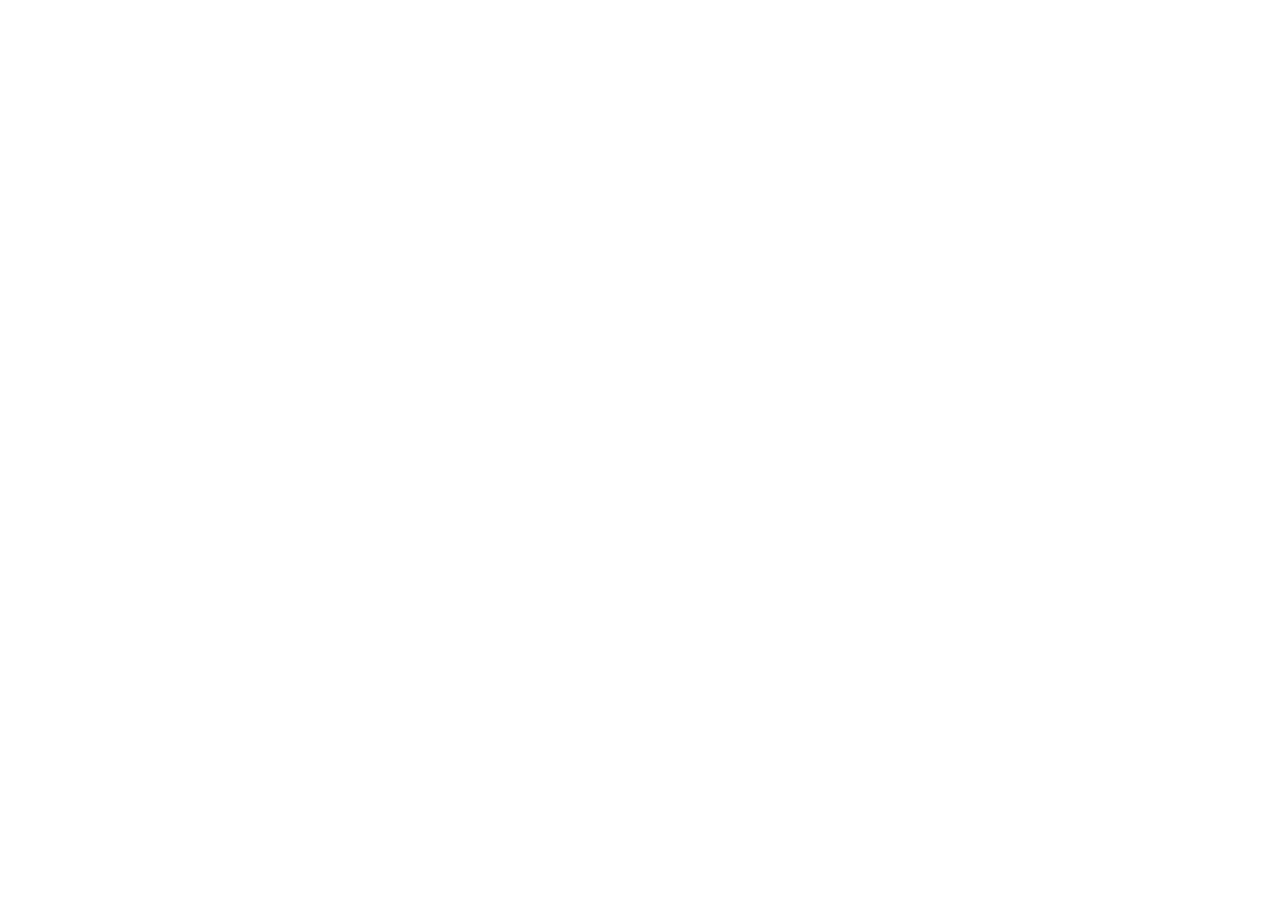
==== bemor.html @ 35ab5545 "shifokorlar qoshldi" ====
<!DOCTYPE html>
<html lang="en">
<head>
    <meta charset="UTF-8">
    <meta name="viewport" content="width=device-width, initial-scale=1.0">
    <title>Document</title>
    <link rel="stylesheet" href="bemor.css">
</head>
<body>
    
</body>
</html>
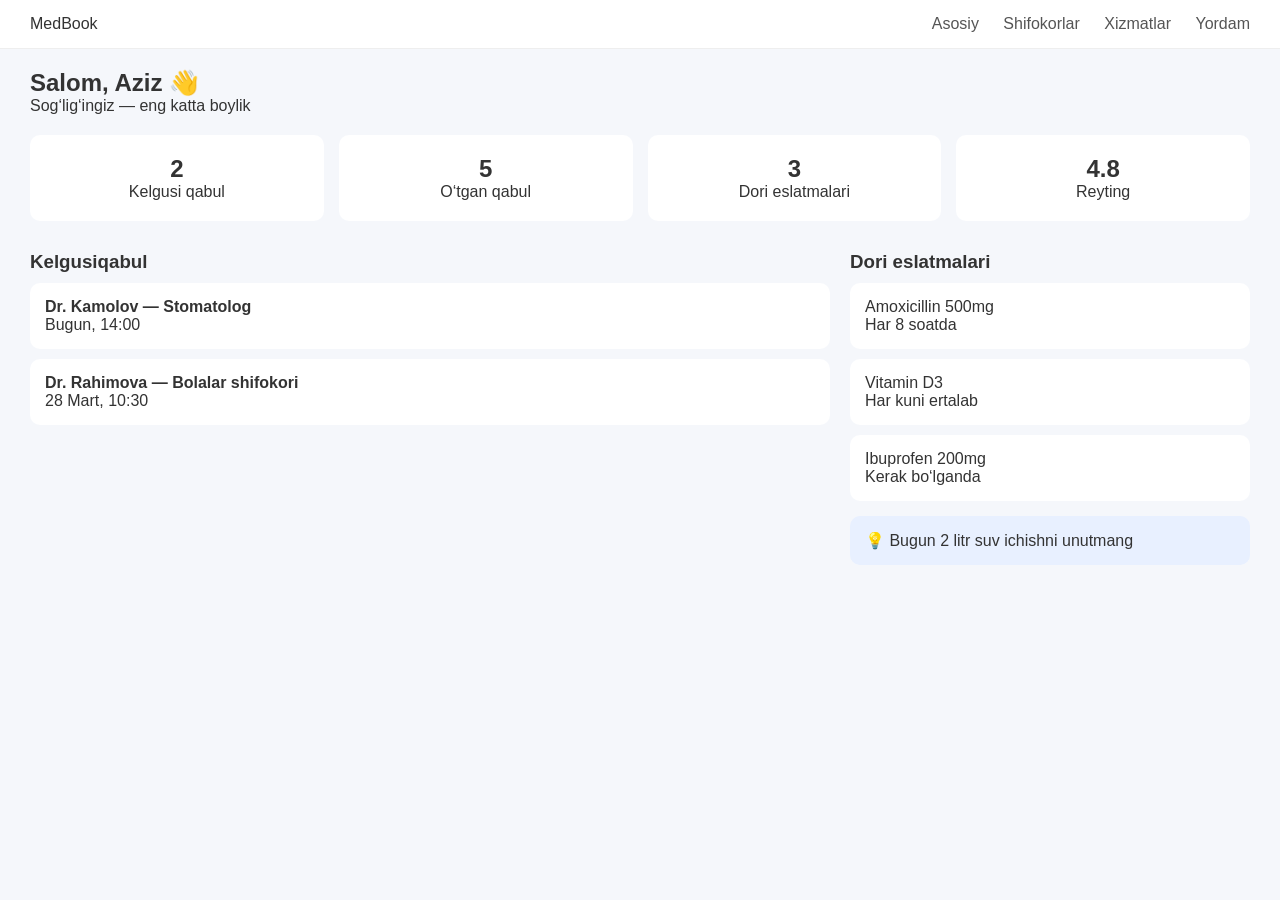
==== commit 45701788: "shifokor js tugadi" ====
--- a/bemor.html
+++ b/bemor.html
@@ -1,12 +1,87 @@
 <!DOCTYPE html>
 <html lang="en">
+
 <head>
     <meta charset="UTF-8">
     <meta name="viewport" content="width=device-width, initial-scale=1.0">
     <title>Document</title>
     <link rel="stylesheet" href="bemor.css">
 </head>
+
 <body>
-    
+
+    <header class="navbar">
+        <div>MedBook</p></div>
+        <nav>
+            <a href="#">Asosiy</a>
+            <a href="#">Shifokorlar</a>
+            <a href="#">Xizmatlar</a>
+            <a href="#">Yordam</a>
+        </nav>
+    </header>
+
+    <section class="welcome">
+        <h1>Salom, Aziz 👋</h1>
+        <p>Sog‘lig‘ingiz — eng katta boylik</p>
+    </section>
+
+    <section class="cards">
+        <div class="card">
+            <h2>2</h2>
+            <p>Kelgusi qabul</p>
+        </div>
+        <div class="card">
+            <h2>5</h2>
+            <p>O‘tgan qabul</p>
+        </div>
+        <div class="card">
+            <h2>3</h2>
+            <p>Dori eslatmalari</p>
+        </div>
+        <div class="card">
+            <h2>4.8</h2>
+            <p>Reyting</p>
+        </div>
+    </section>
+
+    <section class="main">
+        <div class="left">
+            <h3>Kelgusiqabul</h3>
+
+            <div class="kir">
+                <p><strong>Dr. Kamolov — Stomatolog</strong></p>
+                <span>Bugun, 14:00</span>
+            </div>
+
+            <div class="kir">
+                <p><strong>Dr. Rahimova — Bolalar shifokori</strong></p>
+                <span>28 Mart, 10:30</span>
+            </div>
+        </div>
+
+        <div class="right">
+            <h3>Dori eslatmalari</h3>
+
+            <div class="medicine">
+                <p>Amoxicillin 500mg</p>
+                <span>Har 8 soatda</span>
+            </div>
+
+            <div class="medicine">
+                <p>Vitamin D3</p>
+                <span>Har kuni ertalab</span>
+            </div>
+
+            <div class="medicine">
+                <p>Ibuprofen 200mg</p>
+                <span>Kerak bo‘lganda</span>
+            </div>
+
+            <div class="tip">
+                💡 Bugun 2 litr suv ichishni unutmang
+            </div>
+        </div>
+    </section>
 </body>
+
 </html>
--- a/bemor.css
+++ b/bemor.css
@@ -0,0 +1,87 @@
+* {
+  margin: 0;
+  padding: 0;
+  box-sizing: border-box;
+  font-family: Arial, sans-serif;
+}
+
+body {
+  background: #f5f7fb;
+  color: #333;
+}
+
+.navbar {
+  display: flex;
+  justify-content: space-between;
+  padding: 15px 30px;
+  background: white;
+  border-bottom: 1px solid #eee;
+}
+
+.navbar a {
+  margin-left: 20px;
+  text-decoration: none;
+  color: #555;
+}
+
+
+.welcome {
+  padding: 20px 30px;
+}
+
+
+.cards {
+  display: grid;
+  grid-template-columns: repeat(4, 1fr);
+  gap: 15px;
+  padding: 0 30px;
+}
+
+.card {
+  background: white;
+  padding: 20px;
+  border-radius: 10px;
+  text-align: center;
+}
+
+.main {
+  display: grid;
+  grid-template-columns: 2fr 1fr;
+  gap: 20px;
+  padding: 30px;
+}
+
+.kir, .medicine {
+  background: white;
+  padding: 15px;
+  margin-top: 10px;
+  border-radius: 10px;
+}
+
+.tip {
+  margin-top: 15px;
+  padding: 15px;
+  background: #e8f0ff;
+  border-radius: 10px;
+}
+
+@media (max-width: 900px) {
+  .cards {
+    grid-template-columns: repeat(2, 1fr);
+  }
+
+  .main {
+    grid-template-columns: 1fr;
+  }
+}
+
+@media (max-width: 500px) {
+  .cards {
+    grid-template-columns: 1fr;
+  }
+
+  .navbar {
+    flex-direction: column;
+    gap: 10px;
+  }
+}
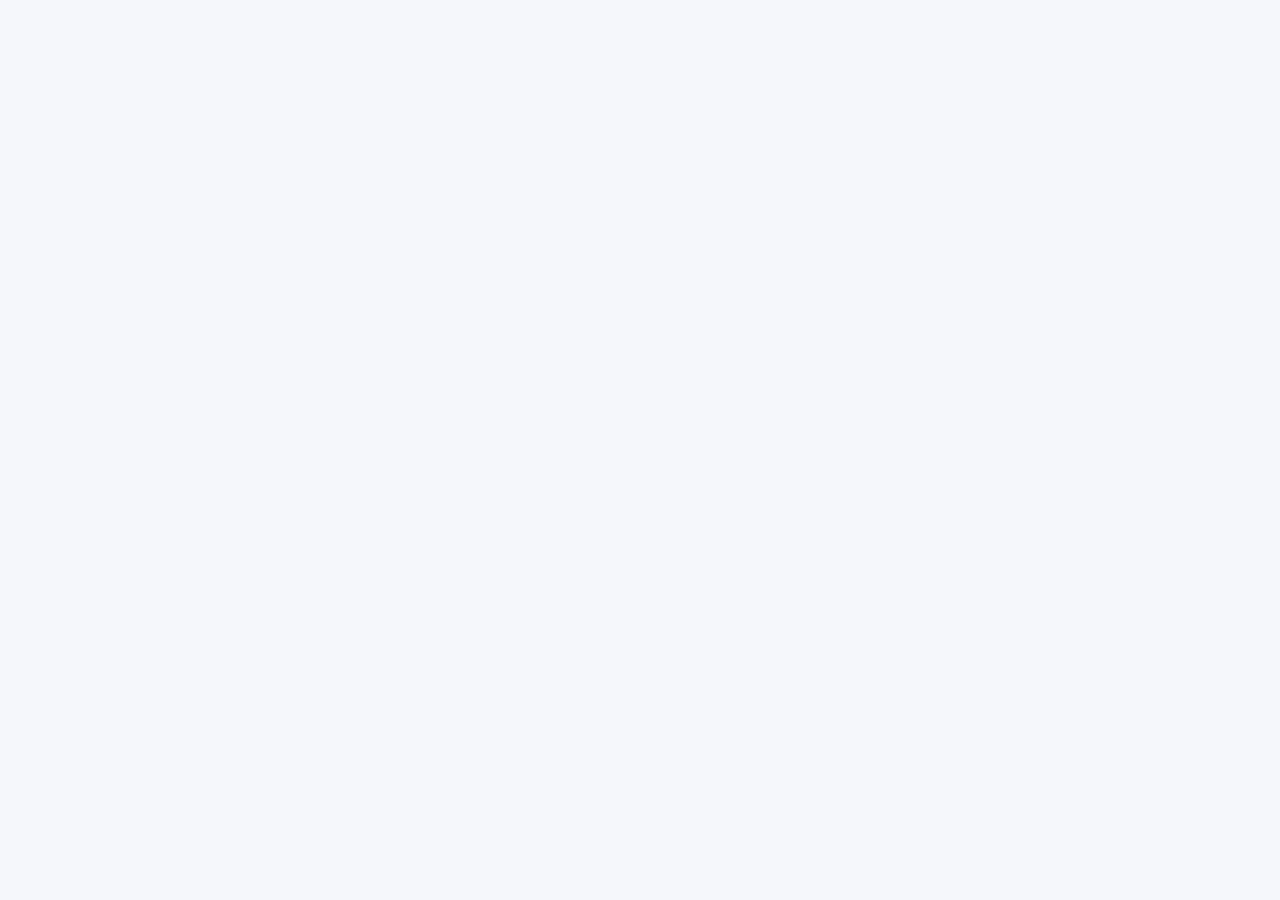
==== commit be23cd89: "men bugun malumotlar olib keldim" ====
--- a/bemor.html
+++ b/bemor.html
@@ -1,87 +1,12 @@
 <!DOCTYPE html>
 <html lang="en">
-
 <head>
     <meta charset="UTF-8">
     <meta name="viewport" content="width=device-width, initial-scale=1.0">
     <title>Document</title>
     <link rel="stylesheet" href="bemor.css">
 </head>
-
 <body>
-
-    <header class="navbar">
-        <div>MedBook</p></div>
-        <nav>
-            <a href="#">Asosiy</a>
-            <a href="#">Shifokorlar</a>
-            <a href="#">Xizmatlar</a>
-            <a href="#">Yordam</a>
-        </nav>
-    </header>
-
-    <section class="welcome">
-        <h1>Salom, Aziz 👋</h1>
-        <p>Sog‘lig‘ingiz — eng katta boylik</p>
-    </section>
-
-    <section class="cards">
-        <div class="card">
-            <h2>2</h2>
-            <p>Kelgusi qabul</p>
-        </div>
-        <div class="card">
-            <h2>5</h2>
-            <p>O‘tgan qabul</p>
-        </div>
-        <div class="card">
-            <h2>3</h2>
-            <p>Dori eslatmalari</p>
-        </div>
-        <div class="card">
-            <h2>4.8</h2>
-            <p>Reyting</p>
-        </div>
-    </section>
-
-    <section class="main">
-        <div class="left">
-            <h3>Kelgusiqabul</h3>
-
-            <div class="kir">
-                <p><strong>Dr. Kamolov — Stomatolog</strong></p>
-                <span>Bugun, 14:00</span>
-            </div>
-
-            <div class="kir">
-                <p><strong>Dr. Rahimova — Bolalar shifokori</strong></p>
-                <span>28 Mart, 10:30</span>
-            </div>
-        </div>
-
-        <div class="right">
-            <h3>Dori eslatmalari</h3>
-
-            <div class="medicine">
-                <p>Amoxicillin 500mg</p>
-                <span>Har 8 soatda</span>
-            </div>
-
-            <div class="medicine">
-                <p>Vitamin D3</p>
-                <span>Har kuni ertalab</span>
-            </div>
-
-            <div class="medicine">
-                <p>Ibuprofen 200mg</p>
-                <span>Kerak bo‘lganda</span>
-            </div>
-
-            <div class="tip">
-                💡 Bugun 2 litr suv ichishni unutmang
-            </div>
-        </div>
-    </section>
+    
 </body>
-
 </html>
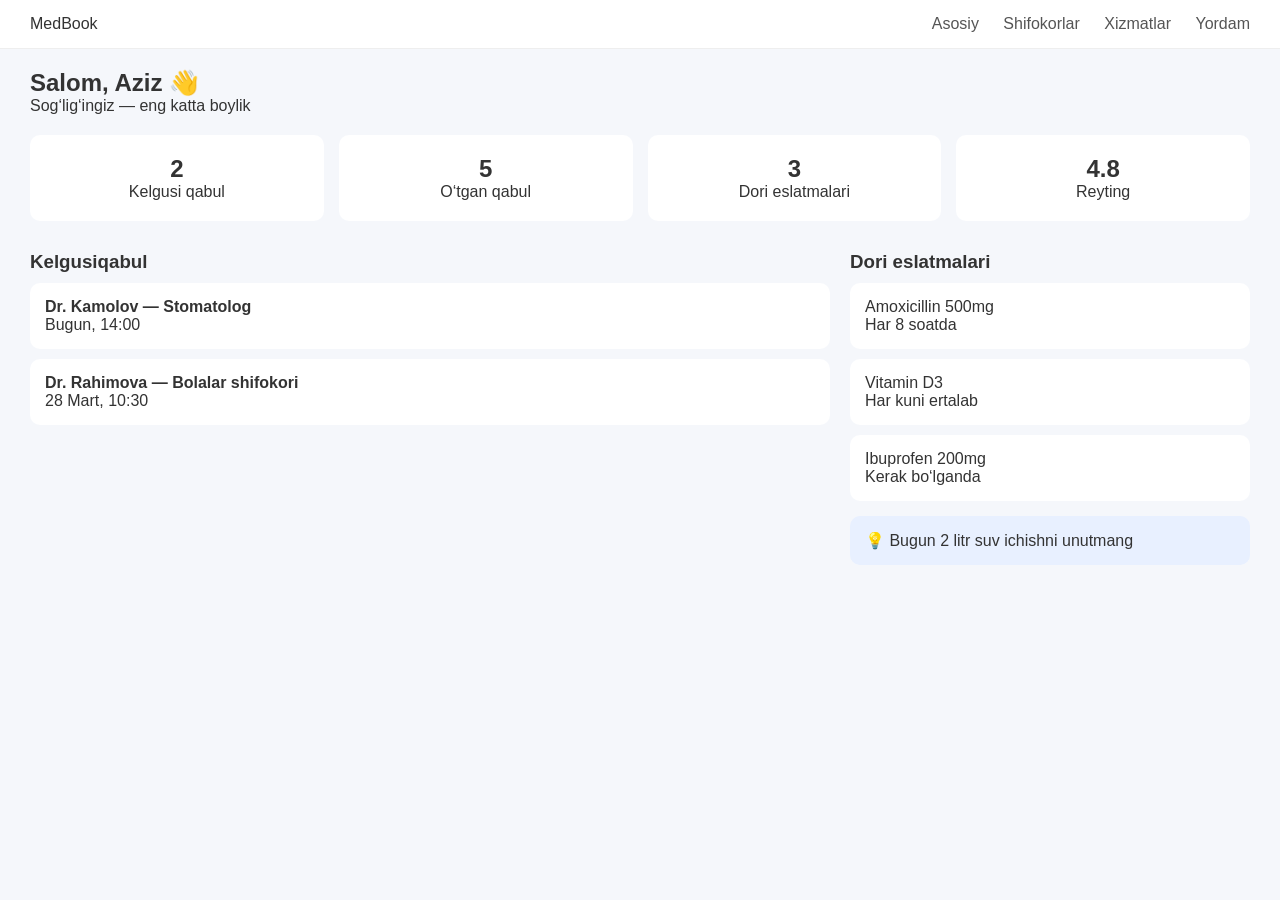
==== commit 3f05065f: "aini qildim" ====
--- a/bemor.html
+++ b/bemor.html
@@ -1,12 +1,87 @@
 <!DOCTYPE html>
 <html lang="en">
+
 <head>
     <meta charset="UTF-8">
     <meta name="viewport" content="width=device-width, initial-scale=1.0">
     <title>Document</title>
     <link rel="stylesheet" href="bemor.css">
 </head>
+
 <body>
-    
+
+    <header class="navbar">
+        <div>MedBook</p></div>
+        <nav>
+            <a href="#">Asosiy</a>
+            <a href="#">Shifokorlar</a>
+            <a href="#">Xizmatlar</a>
+            <a href="#">Yordam</a>
+        </nav>
+    </header>
+
+    <section class="welcome">
+        <h1>Salom, Aziz 👋</h1>
+        <p>Sog‘lig‘ingiz — eng katta boylik</p>
+    </section>
+
+    <section class="cards">
+        <div class="card">
+            <h2>2</h2>
+            <p>Kelgusi qabul</p>
+        </div>
+        <div class="card">
+            <h2>5</h2>
+            <p>O‘tgan qabul</p>
+        </div>
+        <div class="card">
+            <h2>3</h2>
+            <p>Dori eslatmalari</p>
+        </div>
+        <div class="card">
+            <h2>4.8</h2>
+            <p>Reyting</p>
+        </div>
+    </section>
+
+    <section class="main">
+        <div class="left">
+            <h3>Kelgusiqabul</h3>
+
+            <div class="kir">
+                <p><strong>Dr. Kamolov — Stomatolog</strong></p>
+                <span>Bugun, 14:00</span>
+            </div>
+
+            <div class="kir">
+                <p><strong>Dr. Rahimova — Bolalar shifokori</strong></p>
+                <span>28 Mart, 10:30</span>
+            </div>
+        </div>
+
+        <div class="right">
+            <h3>Dori eslatmalari</h3>
+
+            <div class="medicine">
+                <p>Amoxicillin 500mg</p>
+                <span>Har 8 soatda</span>
+            </div>
+
+            <div class="medicine">
+                <p>Vitamin D3</p>
+                <span>Har kuni ertalab</span>
+            </div>
+
+            <div class="medicine">
+                <p>Ibuprofen 200mg</p>
+                <span>Kerak bo‘lganda</span>
+            </div>
+
+            <div class="tip">
+                💡 Bugun 2 litr suv ichishni unutmang
+            </div>
+        </div>
+    </section>
 </body>
+
 </html>
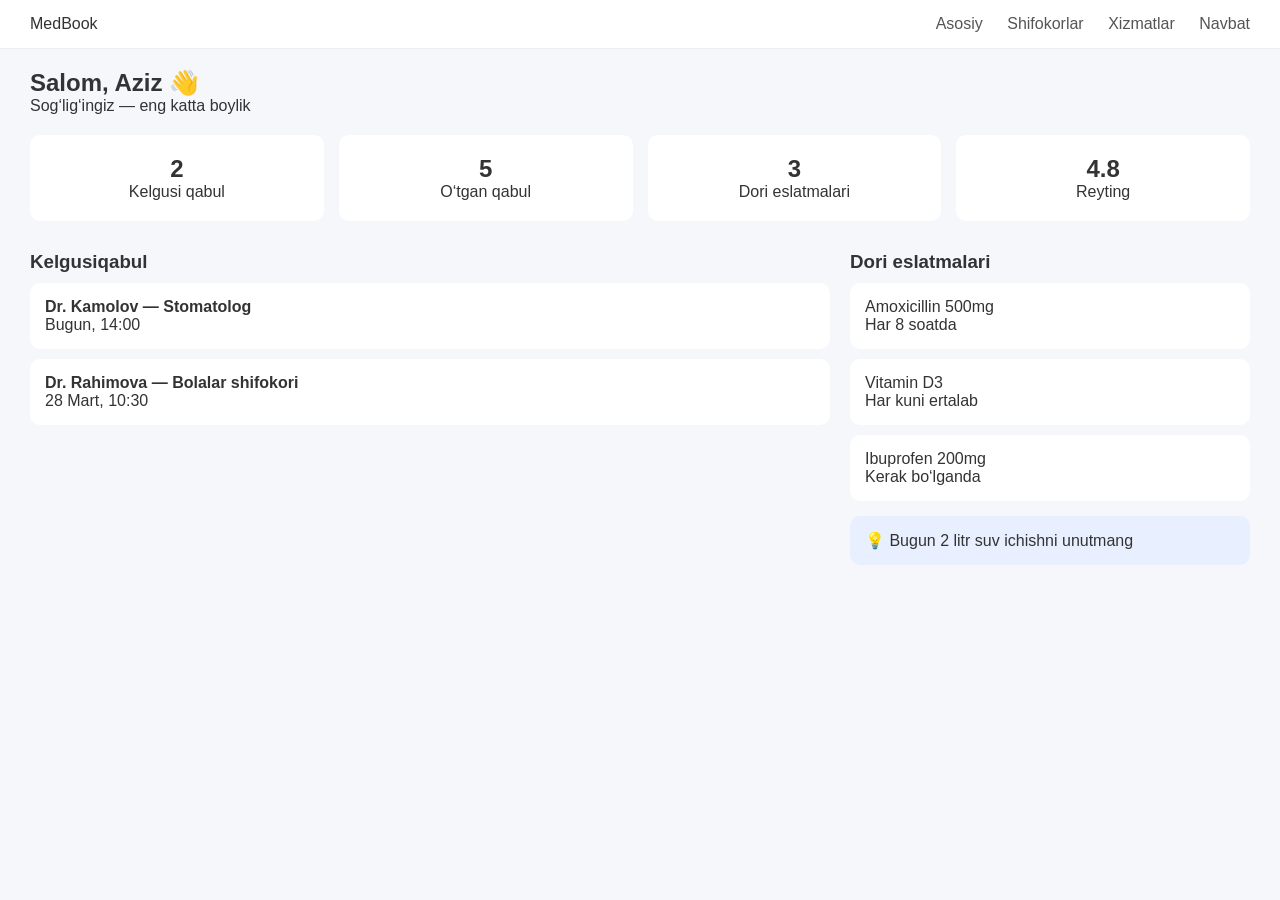
==== commit 882bff09: "men bugun hamma pagelarni linkin ulab chiqdim va kamchiliklarni to'g'irladim" ====
--- a/bemor.html
+++ b/bemor.html
@@ -13,10 +13,10 @@
     <header class="navbar">
         <div>MedBook</p></div>
         <nav>
-            <a href="#">Asosiy</a>
-            <a href="#">Shifokorlar</a>
-            <a href="#">Xizmatlar</a>
-            <a href="#">Yordam</a>
+            <a href="./index.html">Asosiy</a>
+            <a href="./shifokorlarroyxati.html">Shifokorlar</a>
+            <a href="./shifokor.html">Xizmatlar</a>
+            <a href="./navbat.html">Navbat</a>
         </nav>
     </header>
 
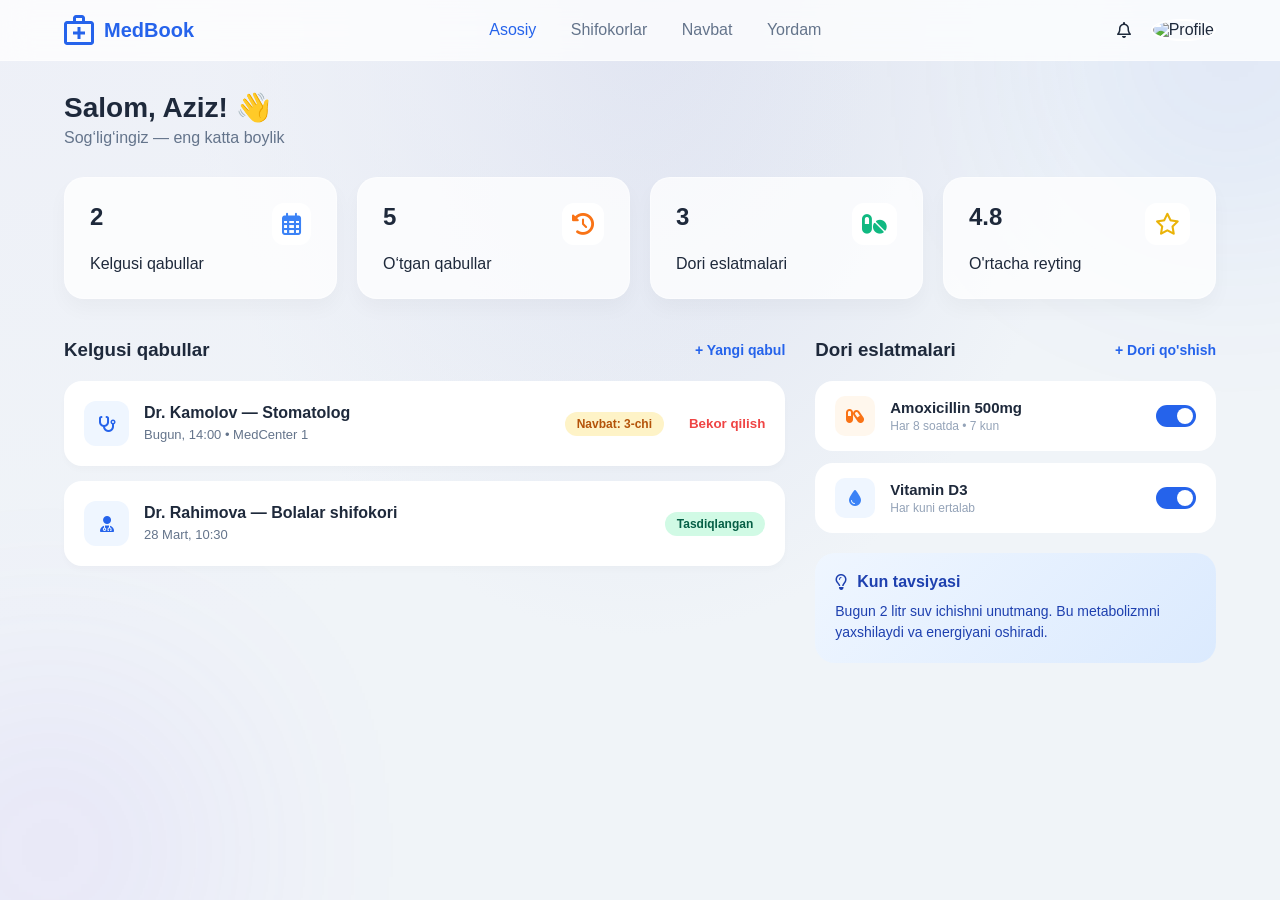
==== commit 661015e5: "loyiha" ====
--- a/bemor.html
+++ b/bemor.html
@@ -1,87 +1,144 @@
 <!DOCTYPE html>
-<html lang="en">
-
+<html lang="uz">
 <head>
     <meta charset="UTF-8">
     <meta name="viewport" content="width=device-width, initial-scale=1.0">
-    <title>Document</title>
+    <title>MedBook - Bemor Dashboard</title>
     <link rel="stylesheet" href="bemor.css">
+    <script src="https://cdn.jsdelivr.net/npm/@supabase/supabase-js@2"></script>
+    <link rel="stylesheet" href="https://cdnjs.cloudflare.com/ajax/libs/font-awesome/6.4.0/css/all.min.css">
 </head>
-
 <body>
+    <div class="bg-blobs">
+        <div class="blob"></div>
+        <div class="blob"></div>
+    </div>
 
     <header class="navbar">
-        <div>MedBook</p></div>
+        <div class="logo">
+            <img src="Icon (13).svg" alt="Logo" width="30">
+            <span>MedBook</span>
+        </div>
         <nav>
-            <a href="./index.html">Asosiy</a>
+            <a href="./tahlil.html" class="active">Asosiy</a>
             <a href="./shifokorlarroyxati.html">Shifokorlar</a>
-            <a href="./shifokor.html">Xizmatlar</a>
             <a href="./navbat.html">Navbat</a>
+            <a href="#">Yordam</a>
         </nav>
+        <div class="nav-icons">
+            <i class="fa-regular fa-bell"></i>
+            <div class="profile-img">
+                <img src="https://i.pravatar.cc/150?img=11" alt="Profile">
+            </div>
+        </div>
     </header>
 
-    <section class="welcome">
-        <h1>Salom, Aziz 👋</h1>
-        <p>Sog‘lig‘ingiz — eng katta boylik</p>
-    </section>
+    <main class="container">
+        <section class="welcome">
+            <h1 id="welcome-text">Salom, Aziz! 👋</h1>
+            <p>Sog‘lig‘ingiz — eng katta boylik</p>
+        </section>
 
-    <section class="cards">
-        <div class="card">
-            <h2>2</h2>
-            <p>Kelgusi qabul</p>
-        </div>
-        <div class="card">
-            <h2>5</h2>
-            <p>O‘tgan qabul</p>
-        </div>
-        <div class="card">
-            <h2>3</h2>
-            <p>Dori eslatmalari</p>
-        </div>
-        <div class="card">
-            <h2>4.8</h2>
-            <p>Reyting</p>
-        </div>
-    </section>
+        <section class="cards">
+            <div class="card" data-tilt>
+                <div class="card-header">
+                    <h2>2</h2>
+                    <i class="fa-regular fa-calendar-days icon-blue"></i>
+                </div>
+                <p>Kelgusi qabullar</p>
+            </div>
+            <div class="card" data-tilt>
+                <div class="card-header">
+                    <h2>5</h2>
+                    <i class="fa-solid fa-clock-rotate-left icon-orange"></i>
+                </div>
+                <p>O‘tgan qabullar</p>
+            </div>
+            <div class="card" data-tilt>
+                <div class="card-header">
+                    <h2>3</h2>
+                    <i class="fa-solid fa-pills icon-green"></i>
+                </div>
+                <p>Dori eslatmalari</p>
+            </div>
+            <div class="card" data-tilt>
+                <div class="card-header">
+                    <h2>4.8</h2>
+                    <i class="fa-regular fa-star icon-yellow"></i>
+                </div>
+                <p>O'rtacha reyting</p>
+            </div>
+        </section>
 
-    <section class="main">
-        <div class="left">
-            <h3>Kelgusiqabul</h3>
+        <section class="main-layout">
+            <div class="left-panel">
+                <div class="panel-header">
+                    <h3>Kelgusi qabullar</h3>
+                    <a href="#" class="add-link">+ Yangi qabul</a>
+                </div>
 
-            <div class="kir">
-                <p><strong>Dr. Kamolov — Stomatolog</strong></p>
-                <span>Bugun, 14:00</span>
+                <div class="kir-card">
+                    <div class="kir-icon"><i class="fa-solid fa-stethoscope"></i></div>
+                    <div class="kir-info">
+                        <strong>Dr. Kamolov — Stomatolog</strong>
+                        <span>Bugun, 14:00 • MedCenter 1</span>
+                    </div>
+                    <div class="status-badge warning">Navbat: 3-chi</div>
+                    <button class="btn-text-red">Bekor qilish</button>
+                </div>
+
+                <div class="kir-card">
+                    <div class="kir-icon"><i class="fa-solid fa-user-doctor"></i></div>
+                    <div class="kir-info">
+                        <strong>Dr. Rahimova — Bolalar shifokori</strong>
+                        <span>28 Mart, 10:30</span>
+                    </div>
+                    <div class="status-badge success">Tasdiqlangan</div>
+                </div>
             </div>
 
-            <div class="kir">
-                <p><strong>Dr. Rahimova — Bolalar shifokori</strong></p>
-                <span>28 Mart, 10:30</span>
+            <div class="right-panel">
+                <div class="panel-header">
+                    <h3>Dori eslatmalari</h3>
+                    <a href="#" class="add-link">+ Dori qo'shish</a>
+                </div>
+
+                <div class="med-item">
+                    <div class="med-icon orange"><i class="fa-solid fa-capsules"></i></div>
+                    <div class="med-details">
+                        <strong>Amoxicillin 500mg</strong>
+                        <span>Har 8 soatda • 7 kun</span>
+                    </div>
+                    <label class="switch">
+                        <input type="checkbox" checked>
+                        <span class="slider"></span>
+                    </label>
+                </div>
+
+                <div class="med-item">
+                    <div class="med-icon blue"><i class="fa-solid fa-droplet"></i></div>
+                    <div class="med-details">
+                        <strong>Vitamin D3</strong>
+                        <span>Har kuni ertalab</span>
+                    </div>
+                    <label class="switch">
+                        <input type="checkbox" checked>
+                        <span class="slider"></span>
+                    </label>
+                </div>
+
+                <div class="tip-card">
+                    <div class="tip-header">
+                        <i class="fa-regular fa-lightbulb"></i>
+                        <strong>Kun tavsiyasi</strong>
+                    </div>
+                    <p>Bugun 2 litr suv ichishni unutmang. Bu metabolizmni yaxshilaydi va energiyani oshiradi.</p>
+                </div>
             </div>
-        </div>
+        </section>
+    </main>
 
-        <div class="right">
-            <h3>Dori eslatmalari</h3>
-
-            <div class="medicine">
-                <p>Amoxicillin 500mg</p>
-                <span>Har 8 soatda</span>
-            </div>
-
-            <div class="medicine">
-                <p>Vitamin D3</p>
-                <span>Har kuni ertalab</span>
-            </div>
-
-            <div class="medicine">
-                <p>Ibuprofen 200mg</p>
-                <span>Kerak bo‘lganda</span>
-            </div>
-
-            <div class="tip">
-                💡 Bugun 2 litr suv ichishni unutmang
-            </div>
-        </div>
-    </section>
+    <script src="https://cdnjs.cloudflare.com/ajax/libs/vanilla-tilt/1.8.1/vanilla-tilt.min.js"></script>
+    <script src="bemor.js"></script>
 </body>
-
 </html>
--- a/bemor.css
+++ b/bemor.css
@@ -1,87 +1,539 @@
+:root {
+  --primary: #2563eb;
+  --success: #10b981;
+  --warning: #f59e0b;
+  --danger: #ef4444;
+  --glass: rgba(255, 255, 255, 0.75);
+  --border: rgba(255, 255, 255, 0.4);
+}
+
 * {
   margin: 0;
   padding: 0;
   box-sizing: border-box;
-  font-family: Arial, sans-serif;
+  font-family: 'Segoe UI', Tahoma, Geneva, Verdana, sans-serif;
 }
 
 body {
-  background: #f5f7fb;
-  color: #333;
-}
-
+  background: #f0f4f8;
+  background-image: radial-gradient(at 0% 0%, hsla(225, 39%, 95%, 1) 0, transparent 50%),
+    radial-gradient(at 50% 0%, hsla(225, 39%, 90%, 1) 0, transparent 50%);
+  min-height: 100vh;
+  color: #1e293b;
+  overflow-x: hidden;
+}
+
+/* Background blobs */
+.bg-blobs .blob {
+  position: fixed;
+  width: 300px;
+  height: 300px;
+  background: var(--primary);
+  filter: blur(120px);
+  opacity: 0.1;
+  z-index: -1;
+}
+
+.blob:nth-child(1) {
+  top: -100px;
+  right: -100px;
+}
+
+.blob:nth-child(2) {
+  bottom: -100px;
+  left: -100px;
+  background: #8b5cf6;
+}
+
+/* Navbar */
 .navbar {
   display: flex;
   justify-content: space-between;
-  padding: 15px 30px;
-  background: white;
-  border-bottom: 1px solid #eee;
-}
-
-.navbar a {
-  margin-left: 20px;
+  align-items: center;
+  padding: 15px 5%;
+  background: var(--glass);
+  backdrop-filter: blur(15px);
+  border-bottom: 1px solid var(--border);
+  position: sticky;
+  top: 0;
+  z-index: 1000;
+}
+
+.logo {
+  display: flex;
+  align-items: center;
+  gap: 10px;
+  font-weight: 800;
+  font-size: 20px;
+  color: var(--primary);
+}
+
+.navbar nav a {
   text-decoration: none;
-  color: #555;
-}
-
+  color: #64748b;
+  margin: 0 15px;
+  font-weight: 500;
+  transition: 0.3s;
+}
+
+.navbar nav a.active,
+.navbar nav a:hover {
+  color: var(--primary);
+}
+
+.nav-icons {
+  display: flex;
+  align-items: center;
+  gap: 20px;
+}
+
+.profile-img img {
+  width: 35px;
+  height: 35px;
+  border-radius: 50%;
+  border: 2px solid white;
+}
+
+/* Main Content */
+.container {
+  padding: 30px 5%;
+}
 
 .welcome {
-  padding: 20px 30px;
-}
-
-
+  margin-bottom: 30px;
+}
+
+.welcome h1 {
+  font-size: 28px;
+  margin-bottom: 5px;
+}
+
+.welcome p {
+  color: #64748b;
+}
+
+/* Stats Cards */
 .cards {
   display: grid;
-  grid-template-columns: repeat(4, 1fr);
-  gap: 15px;
-  padding: 0 30px;
+  grid-template-columns: repeat(auto-fit, minmax(200px, 1fr));
+  gap: 20px;
+  margin-bottom: 40px;
 }
 
 .card {
+  background: var(--glass);
+  padding: 25px;
+  border-radius: 20px;
+  border: 1px solid var(--border);
+  box-shadow: 0 10px 20px rgba(0, 0, 0, 0.03);
+  transition: 0.3s;
+}
+
+.card-header {
+  display: flex;
+  justify-content: space-between;
+  align-items: flex-start;
+  margin-bottom: 10px;
+}
+
+.card-header i {
+  font-size: 22px;
+  padding: 10px;
+  border-radius: 12px;
+  background: white;
+}
+
+.icon-blue {
+  color: #3b82f6;
+}
+
+.icon-orange {
+  color: #f97316;
+}
+
+.icon-green {
+  color: #10b981;
+}
+
+.icon-yellow {
+  color: #eab308;
+}
+
+/* Layout */
+.main-layout {
+  display: grid;
+  grid-template-columns: 1.8fr 1fr;
+  gap: 30px;
+}
+
+.panel-header {
+  display: flex;
+  justify-content: space-between;
+  align-items: center;
+  margin-bottom: 20px;
+}
+
+.add-link {
+  color: var(--primary);
+  text-decoration: none;
+  font-weight: 600;
+  font-size: 14px;
+}
+
+/* Kir Cards */
+.kir-card {
   background: white;
   padding: 20px;
+  border-radius: 18px;
+  display: flex;
+  align-items: center;
+  gap: 15px;
+  margin-bottom: 15px;
+  box-shadow: 0 4px 6px rgba(0, 0, 0, 0.02);
+}
+
+.kir-icon {
+  width: 45px;
+  height: 45px;
+  background: #eff6ff;
+  border-radius: 12px;
+  display: flex;
+  align-items: center;
+  justify-content: center;
+  color: var(--primary);
+}
+
+.kir-info {
+  flex: 1;
+}
+
+.kir-info strong {
+  display: block;
+  margin-bottom: 3px;
+}
+
+.kir-info span {
+  font-size: 13px;
+  color: #64748b;
+}
+
+.status-badge {
+  padding: 5px 12px;
+  border-radius: 20px;
+  font-size: 12px;
+  font-weight: 600;
+}
+
+.status-badge.warning {
+  background: #fef3c7;
+  color: #b45309;
+}
+
+.status-badge.success {
+  background: #d1fae5;
+  color: #065f46;
+}
+
+.btn-text-red {
+  background: none;
+  border: none;
+  color: var(--danger);
+  font-weight: 600;
+  cursor: pointer;
+  margin-left: 10px;
+}
+
+/* Medicine Items */
+.med-item {
+  background: white;
+  padding: 15px 20px;
+  border-radius: 18px;
+  display: flex;
+  align-items: center;
+  gap: 15px;
+  margin-bottom: 12px;
+}
+
+.med-icon {
+  width: 40px;
+  height: 40px;
   border-radius: 10px;
-  text-align: center;
-}
-
-.main {
-  display: grid;
-  grid-template-columns: 2fr 1fr;
-  gap: 20px;
-  padding: 30px;
-}
-
-.kir, .medicine {
-  background: white;
-  padding: 15px;
-  margin-top: 10px;
-  border-radius: 10px;
-}
-
-.tip {
-  margin-top: 15px;
-  padding: 15px;
-  background: #e8f0ff;
-  border-radius: 10px;
-}
-
-@media (max-width: 900px) {
-  .cards {
-    grid-template-columns: repeat(2, 1fr);
-  }
-
-  .main {
+  display: flex;
+  align-items: center;
+  justify-content: center;
+}
+
+.med-icon.orange {
+  background: #fff7ed;
+  color: #f97316;
+}
+
+.med-icon.blue {
+  background: #eff6ff;
+  color: #3b82f6;
+}
+
+.med-details {
+  flex: 1;
+}
+
+.med-details strong {
+  display: block;
+  font-size: 15px;
+}
+
+.med-details span {
+  font-size: 12px;
+  color: #94a3b8;
+}
+
+/* Switch Toggle */
+.switch {
+  position: relative;
+  width: 40px;
+  height: 22px;
+}
+
+.switch input {
+  opacity: 0;
+  width: 0;
+  height: 0;
+}
+
+.slider {
+  position: absolute;
+  cursor: pointer;
+  top: 0;
+  left: 0;
+  right: 0;
+  bottom: 0;
+  background-color: #e2e8f0;
+  transition: .4s;
+  border-radius: 34px;
+}
+
+.slider:before {
+  position: absolute;
+  content: "";
+  height: 16px;
+  width: 16px;
+  left: 3px;
+  bottom: 3px;
+  background-color: white;
+  transition: .4s;
+  border-radius: 50%;
+}
+
+input:checked+.slider {
+  background-color: var(--primary);
+}
+
+input:checked+.slider:before {
+  transform: translateX(18px);
+}
+
+/* Tip Card */
+.tip-card {
+  background: linear-gradient(135deg, #eff6ff 0%, #dbeafe 100%);
+  padding: 20px;
+  border-radius: 20px;
+  margin-top: 20px;
+}
+
+.tip-header {
+  display: flex;
+  align-items: center;
+  gap: 10px;
+  margin-bottom: 10px;
+  color: #1e40af;
+}
+.empty-state {
+    text-align: center;
+    padding: 20px;
+    color: #94a3b8;
+    font-style: italic;
+    background: rgba(255, 255, 255, 0.4);
+    border-radius: 15px;
+    border: 1px dashed #cbd5e1;
+}
+.tip-card p {
+  font-size: 14px;
+  color: #1e40af;
+  line-height: 1.5;
+}
+/* Toast Container */
+#toast-container {
+    position: fixed;
+    top: 20px;
+    right: 20px;
+    z-index: 9999;
+}
+
+/* Glassmorphism Toast */
+.kreativ-toast {
+    background: rgba(255, 255, 255, 0.7);
+    backdrop-filter: blur(15px);
+    -webkit-backdrop-filter: blur(15px);
+    border: 1px solid rgba(255, 255, 255, 0.4);
+    min-width: 300px;
+    padding: 16px 20px;
+    border-radius: 15px;
+    box-shadow: 0 10px 30px rgba(0, 0, 0, 0.1);
+    display: flex;
+    align-items: center;
+    gap: 12px;
+    margin-bottom: 10px;
+    position: relative;
+    overflow: hidden;
+    transform: translateX(120%);
+    transition: transform 0.5s cubic-bezier(0.68, -0.55, 0.265, 1.55);
+}
+
+.kreativ-toast.show {
+    transform: translateX(0);
+}
+
+.kreativ-toast.hide {
+    transform: translateX(150%);
+}
+
+.toast-icon {
+    font-size: 20px;
+}
+
+.toast-content {
+    flex-grow: 1;
+}
+
+.toast-content b {
+    display: block;
+    font-size: 14px;
+}
+
+.toast-content span {
+    font-size: 12px;
+    color: #64748b;
+}
+
+/* Progress Bar */
+.toast-progress {
+    position: absolute;
+    bottom: 0;
+    left: 0;
+    height: 4px;
+    width: 100%;
+    background: rgba(255, 255, 255, 0.3);
+}
+
+.toast-progress::before {
+    content: '';
+    position: absolute;
+    height: 100%;
+    width: 100%;
+    background: var(--primary);
+    animation: toastProgress 4s linear forwards;
+}
+
+@keyframes toastProgress {
+    from { width: 100%; }
+    to { width: 0%; }
+}
+
+/* Status ranglari */
+.toast-success .toast-progress::before { background: #10b981; }
+.toast-error .toast-progress::before { background: #ef4444; }
+.toast-info .toast-progress::before { background: #3b82f6; }
+@media (max-width: 992px) {
+  .main-layout {
     grid-template-columns: 1fr;
   }
 }
-
-@media (max-width: 500px) {
-  .cards {
-    grid-template-columns: 1fr;
-  }
-
-  .navbar {
-    flex-direction: column;
-    gap: 10px;
-  }
+/* --- RESPONSIVLIK (MEDIA QUERIES) --- */
+
+/* 1. Katta planshetlar uchun (max-width: 1024px) */
+@media (max-width: 1024px) {
+    .container {
+        padding: 20px 3%;
+    }
+
+    .cards {
+        grid-template-columns: repeat(2, 1fr); /* 4 ta karta 2 qatorga aylanadi */
+        gap: 15px;
+    }
+
+    .main-layout {
+        grid-template-columns: 1fr; /* Chap va o'ng panellar bir-birini ostiga tushadi */
+        gap: 25px;
+    }
+}
+
+/* 2. Kichik planshetlar va katta telefonlar (max-width: 768px) */
+@media (max-width: 768px) {
+    .navbar {
+        padding: 10px 20px;
+    }
+
+    .navbar nav {
+        display: none; /* Menyuni mobil menyu (burger) uchun yashirish mumkin */
+    }
+
+    .welcome h1 {
+        font-size: 24px;
+    }
+
+    .card {
+        padding: 15px;
+    }
+
+    .card h2 {
+        font-size: 28px;
+    }
+
+    .kir-card {
+        flex-direction: column; /* Mobil qurilmada karta ichidagilar ustma-ust tushadi */
+        align-items: flex-start;
+        gap: 10px;
+    }
+
+    .status-badge {
+        align-self: flex-start;
+    }
+
+    .btn-text-red {
+        margin-left: 0;
+        padding: 5px 0;
+    }
+}
+
+/* 3. Telefonlar uchun (max-width: 480px) */
+@media (max-width: 480px) {
+    .cards {
+        grid-template-columns: 1fr; /* Kartalar bittadan ustma-ust tushadi */
+    }
+
+    .welcome {
+        text-align: center;
+        padding: 20px 15px;
+    }
+
+    .med-item {
+        padding: 12px;
+    }
+
+    .med-details strong {
+        font-size: 14px;
+    }
+
+    /* Toast mobil qurilmada ekranning pastida chiqishi qulayroq */
+    #toast-container {
+        top: auto;
+        bottom: 20px;
+        right: 10px;
+        left: 10px;
+    }
+
+    .kreativ-toast {
+        min-width: auto;
+        width: 100%;
+    }
 }
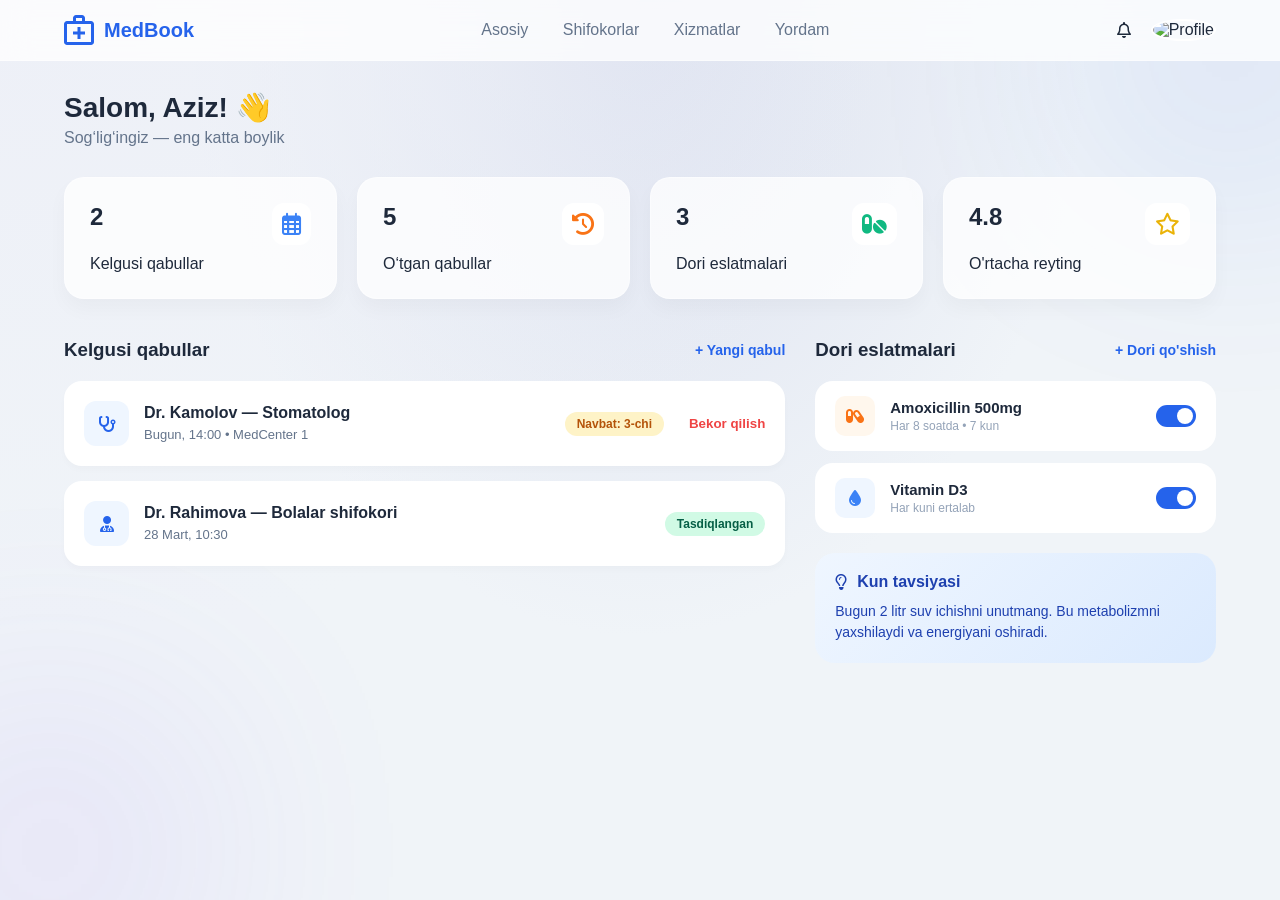
==== commit 4f656f7b: "loyiha" ====
--- a/bemor.html
+++ b/bemor.html
@@ -20,9 +20,9 @@
             <span>MedBook</span>
         </div>
         <nav>
-            <a href="./tahlil.html" class="active">Asosiy</a>
-            <a href="./shifokorlarroyxati.html">Shifokorlar</a>
-            <a href="./navbat.html">Navbat</a>
+            <a href="#">Asosiy</a>
+            <a href="#">Shifokorlar</a>
+            <a href="#">Xizmatlar</a>
             <a href="#">Yordam</a>
         </nav>
         <div class="nav-icons">
